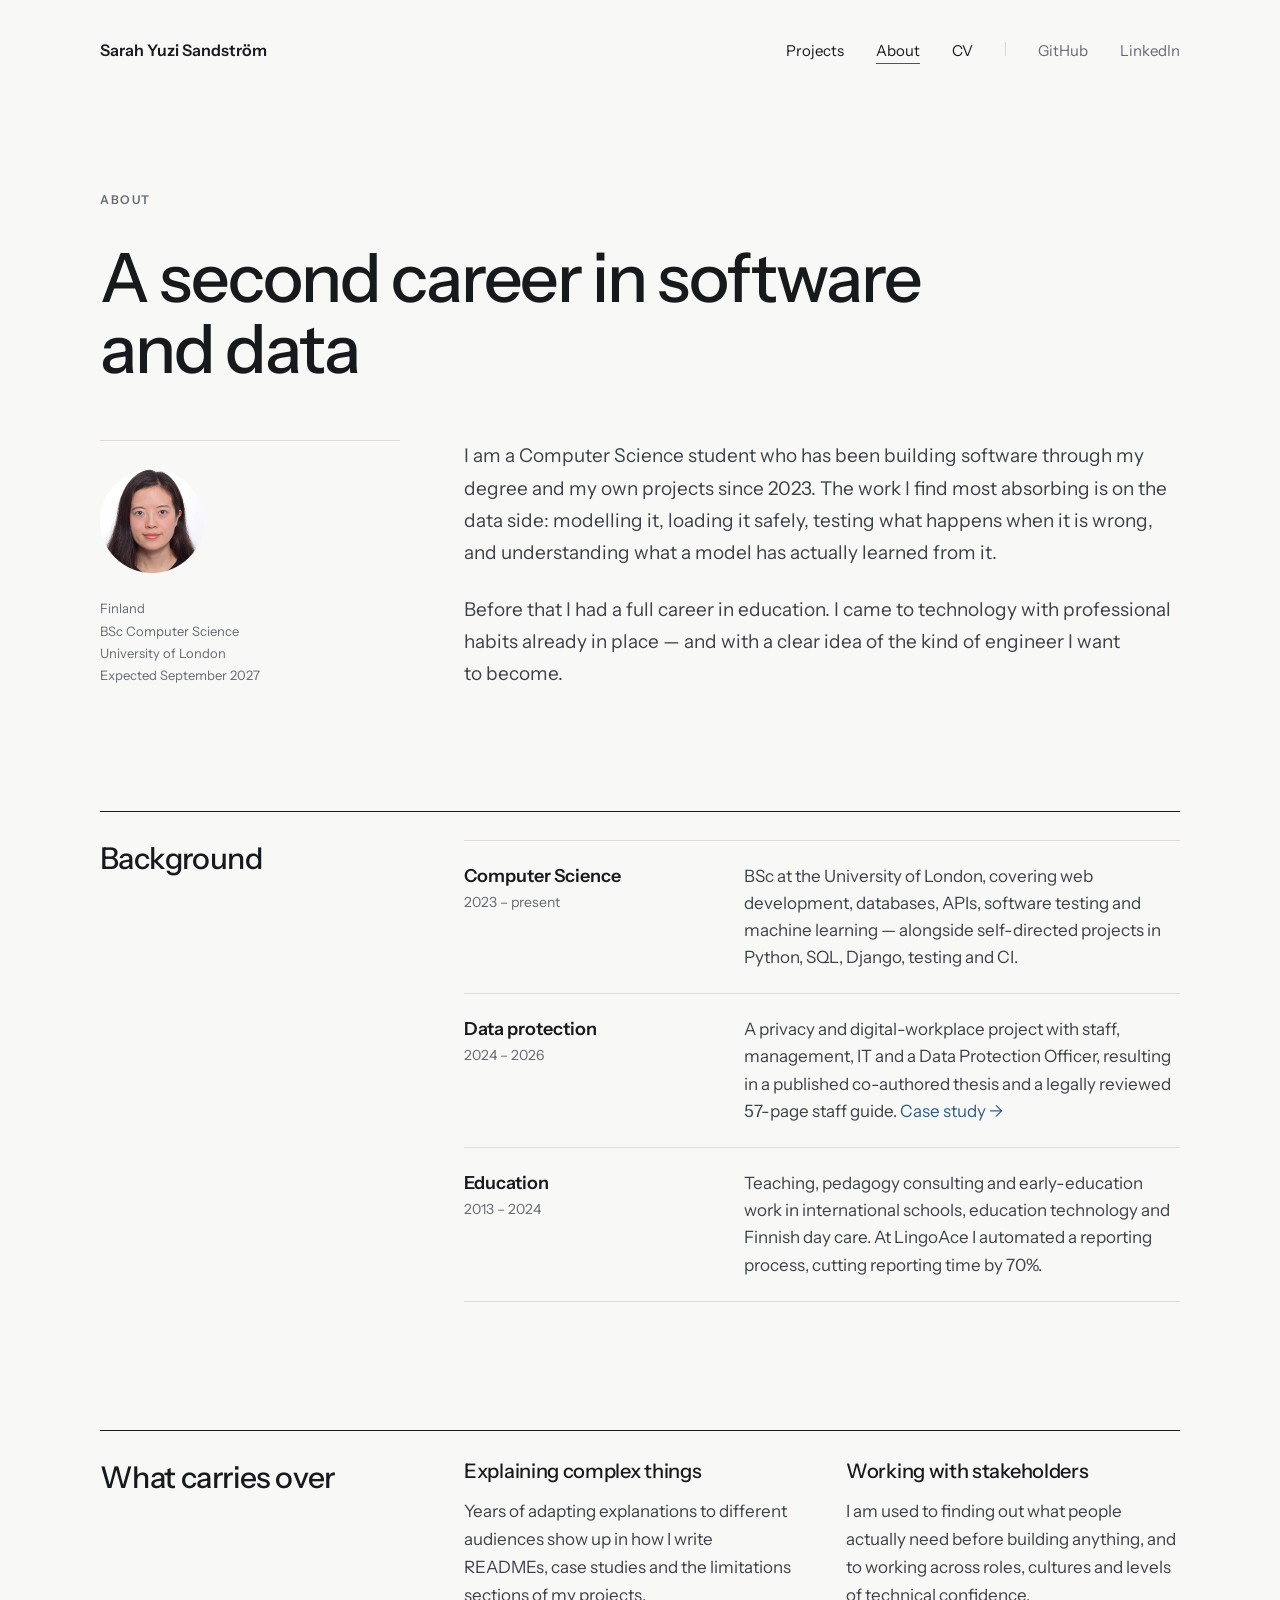
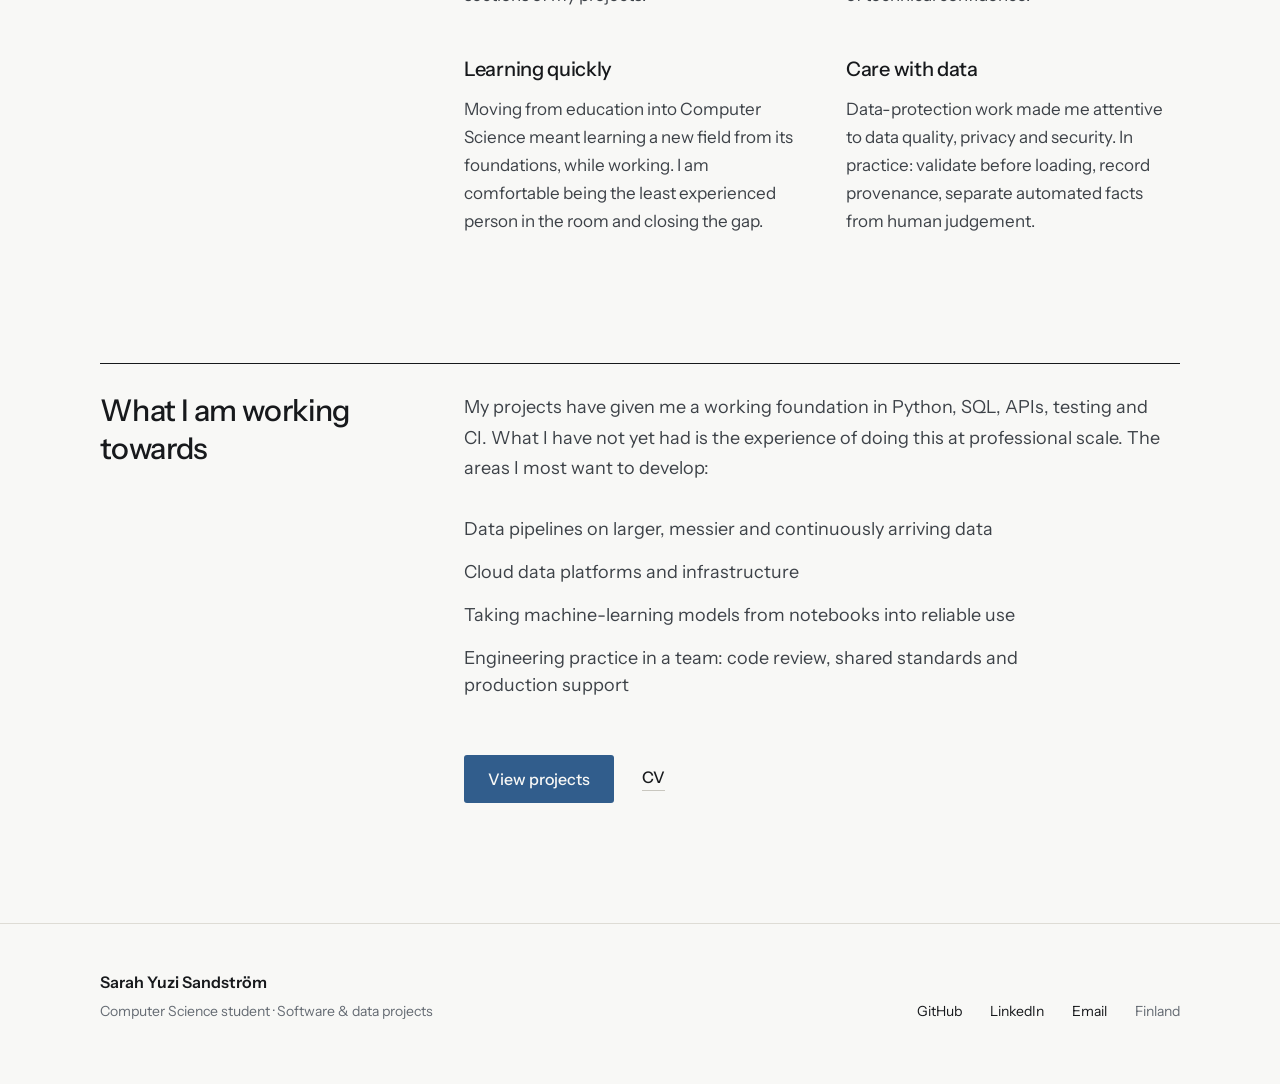
==== about/index.html @ 90acd4ec "Initial Data and AI engineering portfolio" ====
<!DOCTYPE html>
<html lang="en">
<head>
<meta charset="utf-8">
<meta name="viewport" content="width=device-width, initial-scale=1">
<title>About — Sarah Yuzi Sandström</title>
<meta name="description" content="Computer Science student building software and data projects since 2023, after a decade in education and recent work in data protection — working towards data and AI engineering.">
<link rel="icon" href="../favicon.svg" type="image/svg+xml">
<link rel="preconnect" href="https://fonts.googleapis.com">
<link rel="preconnect" href="https://fonts.gstatic.com" crossorigin>
<link href="https://fonts.googleapis.com/css2?family=Instrument+Sans:ital,wght@0,400..700;1,400..600&display=swap" rel="stylesheet">
<link rel="stylesheet" href="../styles.css">
</head>
<body>
<main class="page">

<header style="max-width: 1240px; margin: 0 auto; padding: 40px 80px; display: flex; align-items: baseline; justify-content: space-between">
<a href="../" style="font-size: 16px; font-weight: 600; color: #17191C">Sarah Yuzi Sandström</a>
<nav style="display: flex; align-items: baseline; gap: 32px; font-size: 15px">
<a href="../projects/" style="color: #17191C">Projects</a>
<a href="./" style="color: #17191C; border-bottom: 1px solid #315D8C; padding-bottom: 3px">About</a>
<a href="../cv/" style="color: #17191C">CV</a>
<span style="width: 1px; height: 14px; background: #D8D7D1"></span>
<a href="https://github.com/yuzi2021" style="color: #656B73">GitHub</a>
<a href="https://www.linkedin.com/in/sarah-sandstr%C3%B6m-17338ab6/" style="color: #656B73">LinkedIn</a>
</nav>
</header>
<div style="max-width: 1240px; margin: 0 auto; padding: 88px 80px 120px">
<p style="margin: 0 0 36px; font-size: 12px; font-weight: 600; letter-spacing: 0.13em; text-transform: uppercase; color: #656B73">About</p>
<h1 style="margin: 0; max-width: 900px; font-size: 68px; font-weight: 500; letter-spacing: -0.03em; line-height: 1.04">A second career in software and data</h1>
<div style="margin-top: 56px; display: grid; grid-template-columns: 300px minmax(0, 1fr); gap: 64px">
<div style="border-top: 1px solid #DEDCD5; padding-top: 28px">
<img alt="Sarah Yuzi Sandström" height="104" src="../sarah-sandstrom.jpeg" style="display: block; width: 104px; height: 104px; border-radius: 50%; object-fit: cover; margin-bottom: 24px" width="104"/>
<p style="margin: 0; font-size: 13px; line-height: 1.7; color: #656B73">Finland<br/>BSc Computer Science<br/>University of London<br/>Expected September 2027</p>
</div>
<div style="max-width: 720px">
<p style="margin: 0; font-size: 19px; line-height: 1.7; color: #3D4248; text-wrap: pretty">I am a Computer Science student who has been building software through my degree and my own projects since 2023. The work I find most absorbing is on the data side: modelling it, loading it safely, testing what happens when it is wrong, and understanding what a model has actually learned from it.</p>
<p style="margin: 24px 0 0; font-size: 19px; line-height: 1.7; color: #3D4248; text-wrap: pretty">Before that I had a full career in education. I came to technology with professional habits already in place — and with a clear idea of the kind of engineer I want to become.</p>
</div>
</div>
</div>
<div style="max-width: 1240px; margin: 0 auto; padding: 0 80px 128px">
<div style="border-top: 1px solid #17191C; padding-top: 28px; display: grid; grid-template-columns: 300px minmax(0, 1fr); gap: 64px">
<h2 style="margin: 0; font-size: 30px; font-weight: 500; letter-spacing: -0.02em">Background</h2>
<div style="max-width: 760px">
<div style="display: grid; grid-template-columns: 240px minmax(0, 1fr); gap: 40px; align-items: baseline; padding: 22px 0; border-top: 1px solid #DEDCD5">
<div>
<p style="margin: 0; font-size: 18px; font-weight: 600">Computer Science</p>
<p style="margin: 6px 0 0; font-size: 14px; color: #656B73">2023 – present</p>
</div>
<p style="margin: 0; font-size: 17px; line-height: 1.6; color: #3D4248">BSc at the University of London, covering web development, databases, APIs, software testing and machine learning — alongside self-directed projects in Python, SQL, Django, testing and CI.</p>
</div>
<div style="display: grid; grid-template-columns: 240px minmax(0, 1fr); gap: 40px; align-items: baseline; padding: 22px 0; border-top: 1px solid #DEDCD5">
<div>
<p style="margin: 0; font-size: 18px; font-weight: 600">Data protection</p>
<p style="margin: 6px 0 0; font-size: 14px; color: #656B73">2024 – 2026</p>
</div>
<p style="margin: 0; font-size: 17px; line-height: 1.6; color: #3D4248">A privacy and digital-workplace project with staff, management, IT and a Data Protection Officer, resulting in a published co-authored thesis and a legally reviewed 57-page staff guide. <a href="../projects/privacy-security-awareness/">Case study →</a></p>
</div>
<div style="display: grid; grid-template-columns: 240px minmax(0, 1fr); gap: 40px; align-items: baseline; padding: 22px 0; border-top: 1px solid #DEDCD5; border-bottom: 1px solid #DEDCD5">
<div>
<p style="margin: 0; font-size: 18px; font-weight: 600">Education</p>
<p style="margin: 6px 0 0; font-size: 14px; color: #656B73">2013 – 2024</p>
</div>
<p style="margin: 0; font-size: 17px; line-height: 1.6; color: #3D4248">Teaching, pedagogy consulting and early-education work in international schools, education technology and Finnish day care. At LingoAce I automated a reporting process, cutting reporting time by 70%.</p>
</div>
</div>
</div>
</div>
<div style="max-width: 1240px; margin: 0 auto; padding: 0 80px 128px">
<div style="border-top: 1px solid #17191C; padding-top: 28px; display: grid; grid-template-columns: 300px minmax(0, 1fr); gap: 64px">
<h2 style="margin: 0; font-size: 30px; font-weight: 500; letter-spacing: -0.02em; line-height: 1.25">What carries over</h2>
<div style="display: grid; grid-template-columns: repeat(2, minmax(0, 1fr)); gap: 48px; max-width: 760px">
<div>
<h3 style="margin: 0 0 14px; font-size: 20px; font-weight: 500; letter-spacing: -0.015em">Explaining complex things</h3>
<p style="margin: 0; font-size: 17px; line-height: 1.65; color: #3D4248; text-wrap: pretty">Years of adapting explanations to different audiences show up in how I write READMEs, case studies and the limitations sections of my projects.</p>
</div>
<div>
<h3 style="margin: 0 0 14px; font-size: 20px; font-weight: 500; letter-spacing: -0.015em">Working with stakeholders</h3>
<p style="margin: 0; font-size: 17px; line-height: 1.65; color: #3D4248; text-wrap: pretty">I am used to finding out what people actually need before building anything, and to working across roles, cultures and levels of technical confidence.</p>
</div>
<div>
<h3 style="margin: 0 0 14px; font-size: 20px; font-weight: 500; letter-spacing: -0.015em">Learning quickly</h3>
<p style="margin: 0; font-size: 17px; line-height: 1.65; color: #3D4248; text-wrap: pretty">Moving from education into Computer Science meant learning a new field from its foundations, while working. I am comfortable being the least experienced person in the room and closing the gap.</p>
</div>
<div>
<h3 style="margin: 0 0 14px; font-size: 20px; font-weight: 500; letter-spacing: -0.015em">Care with data</h3>
<p style="margin: 0; font-size: 17px; line-height: 1.65; color: #3D4248; text-wrap: pretty">Data-protection work made me attentive to data quality, privacy and security. In practice: validate before loading, record provenance, separate automated facts from human judgement.</p>
</div>
</div>
</div>
</div>
<div style="max-width: 1240px; margin: 0 auto; padding: 0 80px 120px">
<div style="border-top: 1px solid #17191C; padding-top: 28px; display: grid; grid-template-columns: 300px minmax(0, 1fr); gap: 64px">
<h2 style="margin: 0; font-size: 30px; font-weight: 500; letter-spacing: -0.02em; line-height: 1.25">What I am working towards</h2>
<div>
<p style="margin: 0; max-width: 700px; font-size: 18px; line-height: 1.7; color: #3D4248; text-wrap: pretty">My projects have given me a working foundation in Python, SQL, APIs, testing and CI. What I have not yet had is the experience of doing this at professional scale. The areas I most want to develop:</p>
<ul style="margin: 32px 0 0; padding: 0; list-style: none; max-width: 620px; display: grid; gap: 16px; font-size: 18px; line-height: 1.5; color: #3D4248">
<li>Data pipelines on larger, messier and continuously arriving data</li>
<li>Cloud data platforms and infrastructure</li>
<li>Taking machine-learning models from notebooks into reliable use</li>
<li>Engineering practice in a team: code review, shared standards and production support</li>
</ul>
<div style="margin-top: 56px; display: flex; align-items: center; gap: 28px">
<a href="../projects/" style="display: inline-block; padding: 14px 24px; background: #315D8C; color: #F8F8F6; font-size: 16px; font-weight: 500; border-radius: 3px">View projects</a>
<a href="../cv/" style="font-size: 16px; font-weight: 500; color: #17191C; border-bottom: 1px solid #C9C7BF; padding-bottom: 3px">CV</a>
</div>
</div>
</div>
</div>
<footer style="border-top: 1px solid #DEDCD5">
<div style="max-width: 1240px; margin: 0 auto; padding: 48px 80px 64px; display: flex; align-items: flex-end; justify-content: space-between; gap: 48px">
<div>
<p style="margin: 0; font-size: 16px; font-weight: 600">Sarah Yuzi Sandström</p>
<p style="margin: 10px 0 0; font-size: 14px; color: #656B73">Computer Science student · Software &amp; data projects</p>
</div>
<div style="display: flex; align-items: baseline; gap: 28px; font-size: 14px">
<a href="https://github.com/yuzi2021" style="color: #17191C">GitHub</a>
<a href="https://www.linkedin.com/in/sarah-sandstr%C3%B6m-17338ab6/" style="color: #17191C">LinkedIn</a>
<a href="mailto:sarahyuzisandstrom@gmail.com" style="color: #17191C">Email</a>
<span style="color: #656B73">Finland</span>
</div>
</div>
</footer>

</main>
</body>
</html>
---- styles.css ----
/* ---- base ---- */
* { box-sizing: border-box; }
html { -webkit-text-size-adjust: 100%; }
body {
  margin: 0;
  background: #F8F8F6;
  color: #17191C;
  font-family: "Instrument Sans", system-ui, -apple-system, Segoe UI, Roboto, sans-serif;
}
a { color: #315D8C; text-decoration: none; }
a:hover { color: #17191C; }
img { max-width: 100%; height: auto; }
.page { width: 100%; }

/* The extracted desktop markup centres its own content with
   max-width:1240px containers, so the page is already fluid down to
   ~1240px. Below that, the rules here fold in the mobile layout. */

/* ================= tablet / small desktop ================= */
@media (max-width: 1100px) {
  /* four-column skills grid -> two columns */
  [style*="repeat(4, minmax(0, 1fr))"] { grid-template-columns: 1fr 1fr !important; gap: 40px !important; }
}

/* ================= mobile ================= */
@media (max-width: 820px) {
  /* any "sidebar + content" grid (300px/250px/220px/200px/120px ... + 1fr) -> stack */
  [style*="px minmax(0, 1fr)"] { grid-template-columns: 1fr !important; gap: 20px !important; }
  /* two-/four-column grids -> single column */
  [style*="repeat(2, minmax(0, 1fr))"] { grid-template-columns: 1fr !important; }
  [style*="repeat(4, minmax(0, 1fr))"] { grid-template-columns: 1fr !important; gap: 32px !important; }
  [style*="minmax(0, 1.55fr)"]        { grid-template-columns: 1fr !important; gap: 24px !important; }
  /* project stat rows (four figures) -> two columns rather than one */
  [style*="repeat(4, minmax(0, 1fr)); gap: 24px"] { grid-template-columns: 1fr 1fr !important; gap: 20px !important; }

  /* safety net: neutralise any residual fixed artboard width */
  [style*="width: 1440px"] { width: 100% !important; }

  /* reduce the wide 80px horizontal padding on content containers */
  [style*="padding: 0 80px 128px"]  { padding: 0 24px 72px !important; }
  [style*="padding: 0 80px 120px"]  { padding: 0 24px 64px !important; }
  [style*="padding: 48px 80px 64px"]{ padding: 32px 24px 44px !important; }
  [style*="padding: 40px 80px"]     { padding: 22px 24px !important; }
  [style*="padding: 88px 80px 120px"]{ padding: 52px 24px 72px !important; }
  [style*="padding: 96px 80px 128px"]{ padding: 56px 24px 80px !important; }
  [style*="padding: 88px 80px 112px"]{ padding: 52px 24px 68px !important; }
  [style*="padding: 88px 80px 104px"]{ padding: 52px 24px 64px !important; }

  /* header/nav: let the top bar wrap instead of overflowing */
  header { flex-wrap: wrap !important; gap: 14px 20px !important; }
  header nav { flex-wrap: wrap !important; gap: 12px 18px !important; row-gap: 10px !important; }
  /* footer: stack the name block above the links, and let the links wrap */
  footer div { flex-wrap: wrap !important; gap: 14px 24px !important; }

  /* scale down oversized display type */
  [style*="font-size: 76px"], [style*="font-size: 72px"],
  [style*="font-size: 68px"], [style*="font-size: 62px"] { font-size: 34px !important; line-height: 1.12 !important; }
  [style*="font-size: 52px"], [style*="font-size: 46px"] { font-size: 30px !important; line-height: 1.14 !important; }
  [style*="font-size: 42px"], [style*="font-size: 40px"],
  [style*="font-size: 38px"] { font-size: 27px !important; line-height: 1.18 !important; }
  [style*="font-size: 36px"], [style*="font-size: 34px"] { font-size: 24px !important; line-height: 1.2 !important; }
  [style*="font-size: 32px"], [style*="font-size: 30px"] { font-size: 23px !important; line-height: 1.22 !important; }

  /* trim very large body text a touch */
  [style*="font-size: 20px"], [style*="font-size: 19px"] { font-size: 17px !important; }
}

/* ================= narrow phones ================= */
@media (max-width: 480px) {
  [style*="padding: 0 80px 128px"]  { padding: 0 18px 56px !important; }
  [style*="padding: 0 80px 120px"]  { padding: 0 18px 52px !important; }
  [style*="padding: 40px 80px"]     { padding: 18px 18px !important; }
  [style*="padding: 96px 80px 128px"]{ padding: 40px 18px 60px !important; }
  [style*="padding: 88px 80px 120px"]{ padding: 40px 18px 56px !important; }
}
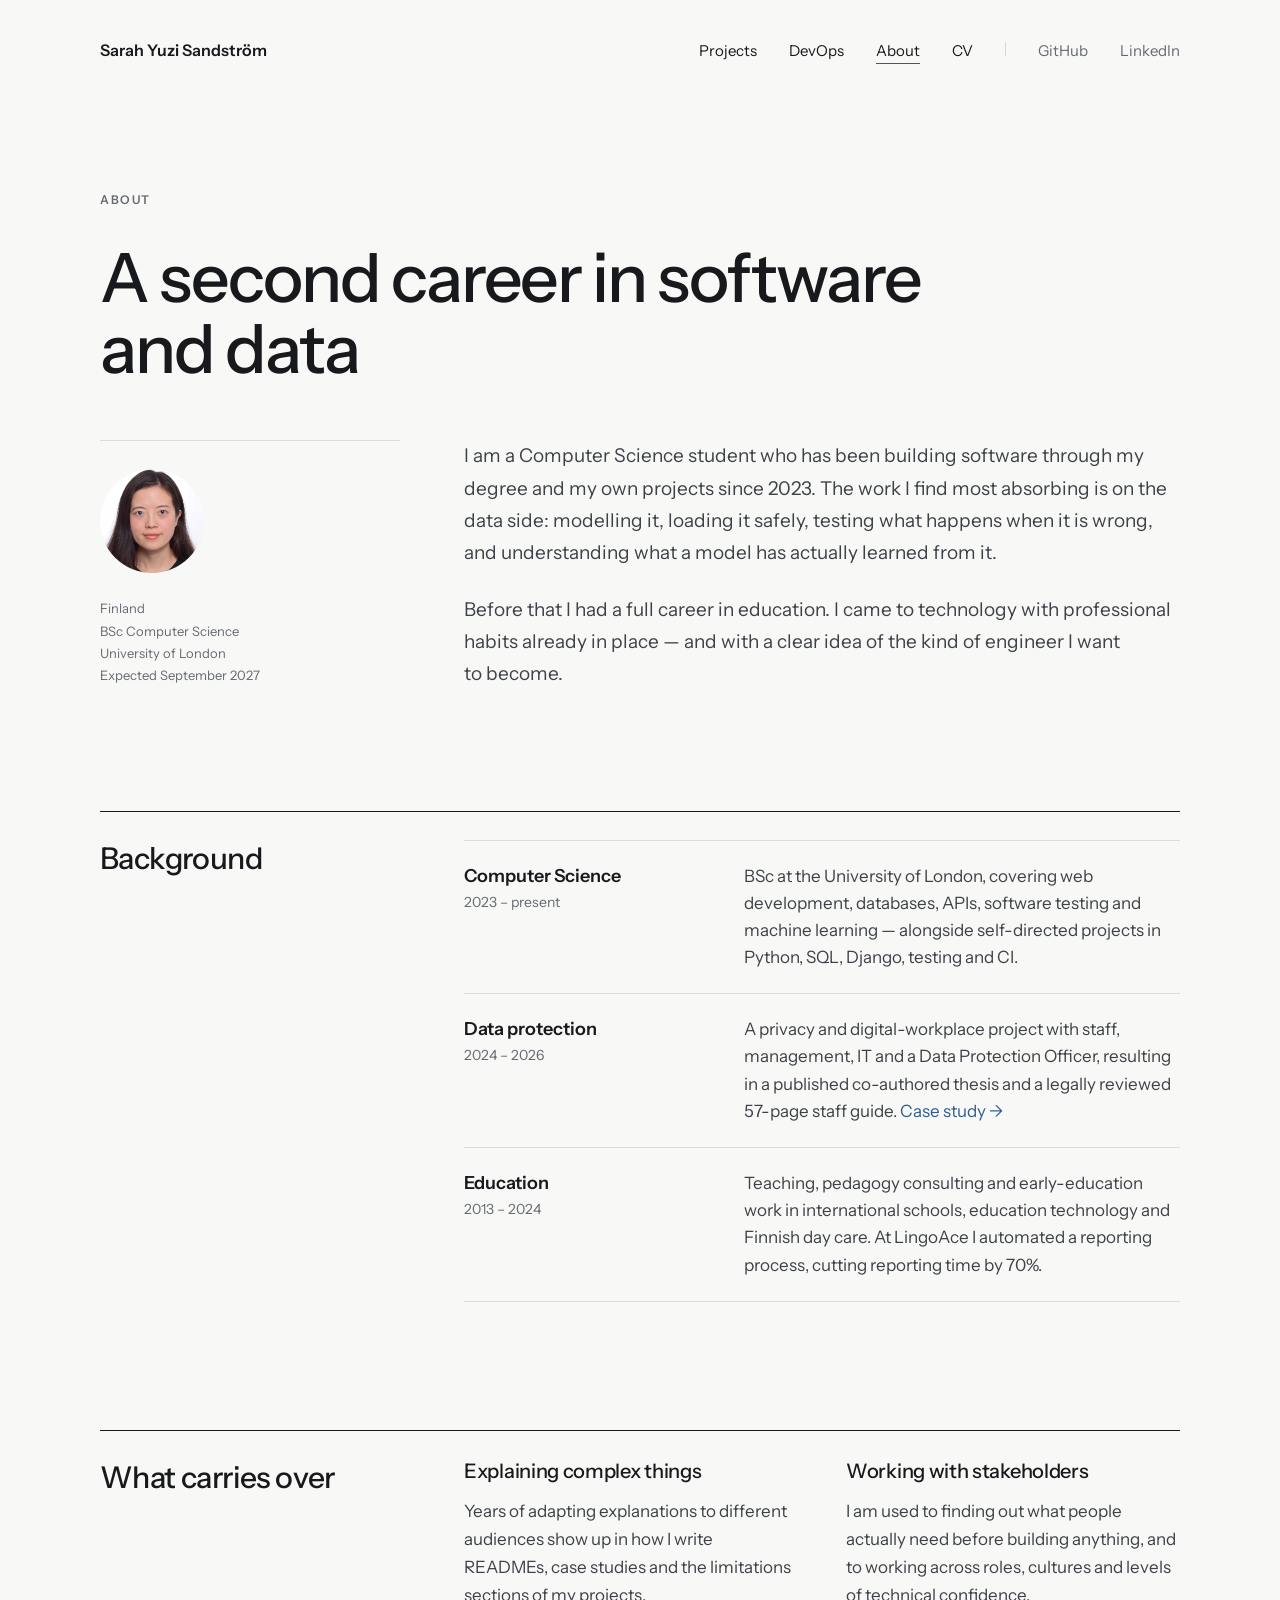
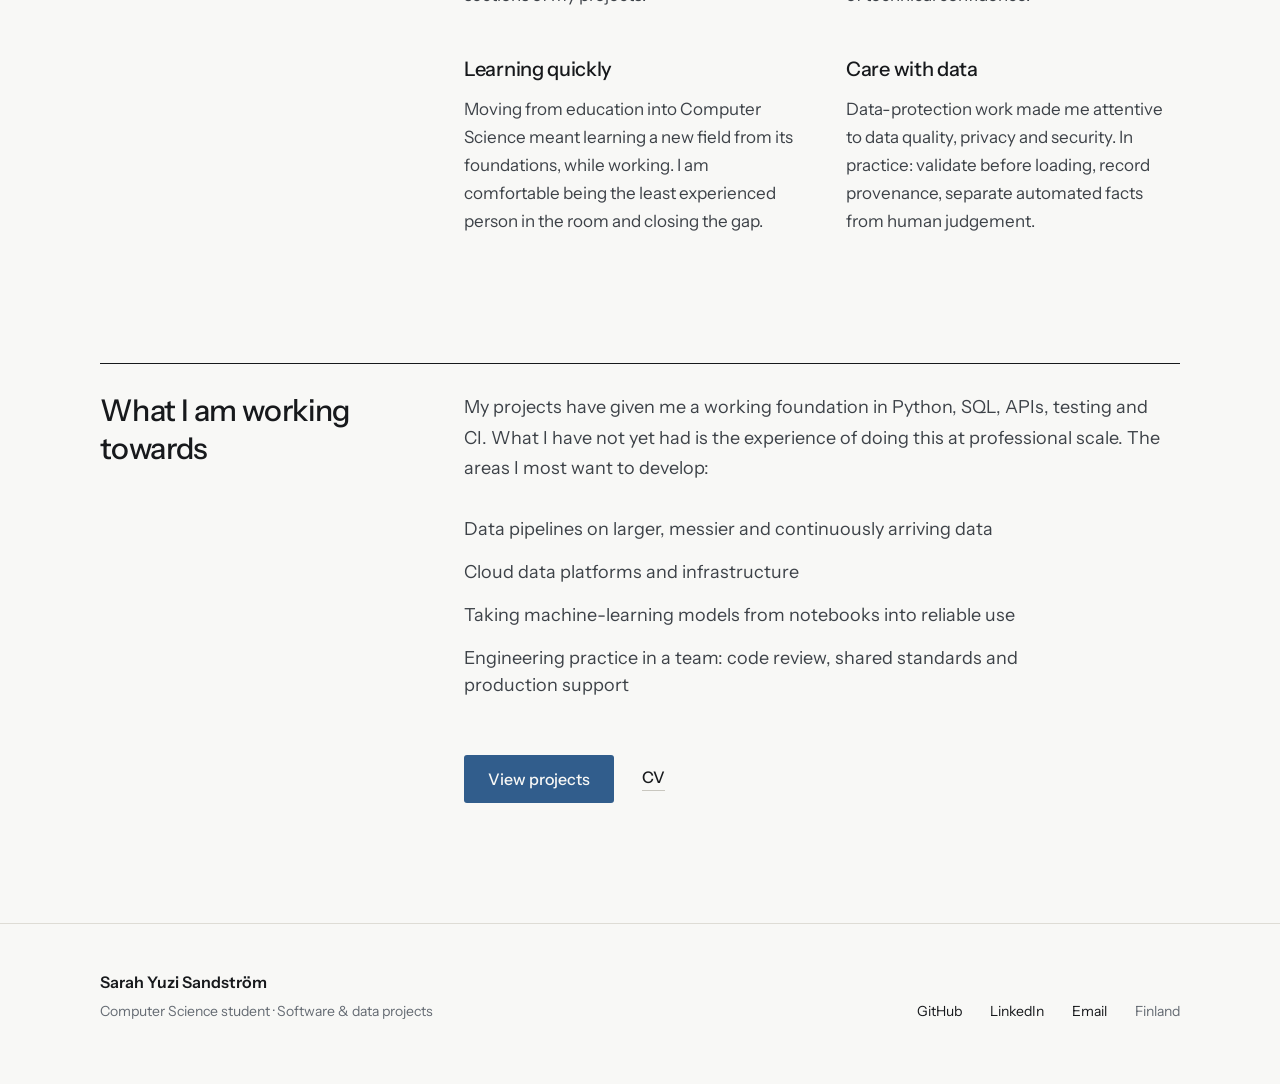
==== commit 075a91d6: "Add DevOps & pipelines page and link it from navigation Co-Authored-By: Claude Opus 5.5 <noreply@ant" ====
--- a/about/index.html
+++ b/about/index.html
@@ -18,6 +18,7 @@
 <a href="../" style="font-size: 16px; font-weight: 600; color: #17191C">Sarah Yuzi Sandström</a>
 <nav style="display: flex; align-items: baseline; gap: 32px; font-size: 15px">
 <a href="../projects/" style="color: #17191C">Projects</a>
+<a href="../devops/" style="color: #17191C">DevOps</a>
 <a href="./" style="color: #17191C; border-bottom: 1px solid #315D8C; padding-bottom: 3px">About</a>
 <a href="../cv/" style="color: #17191C">CV</a>
 <span style="width: 1px; height: 14px; background: #D8D7D1"></span>
